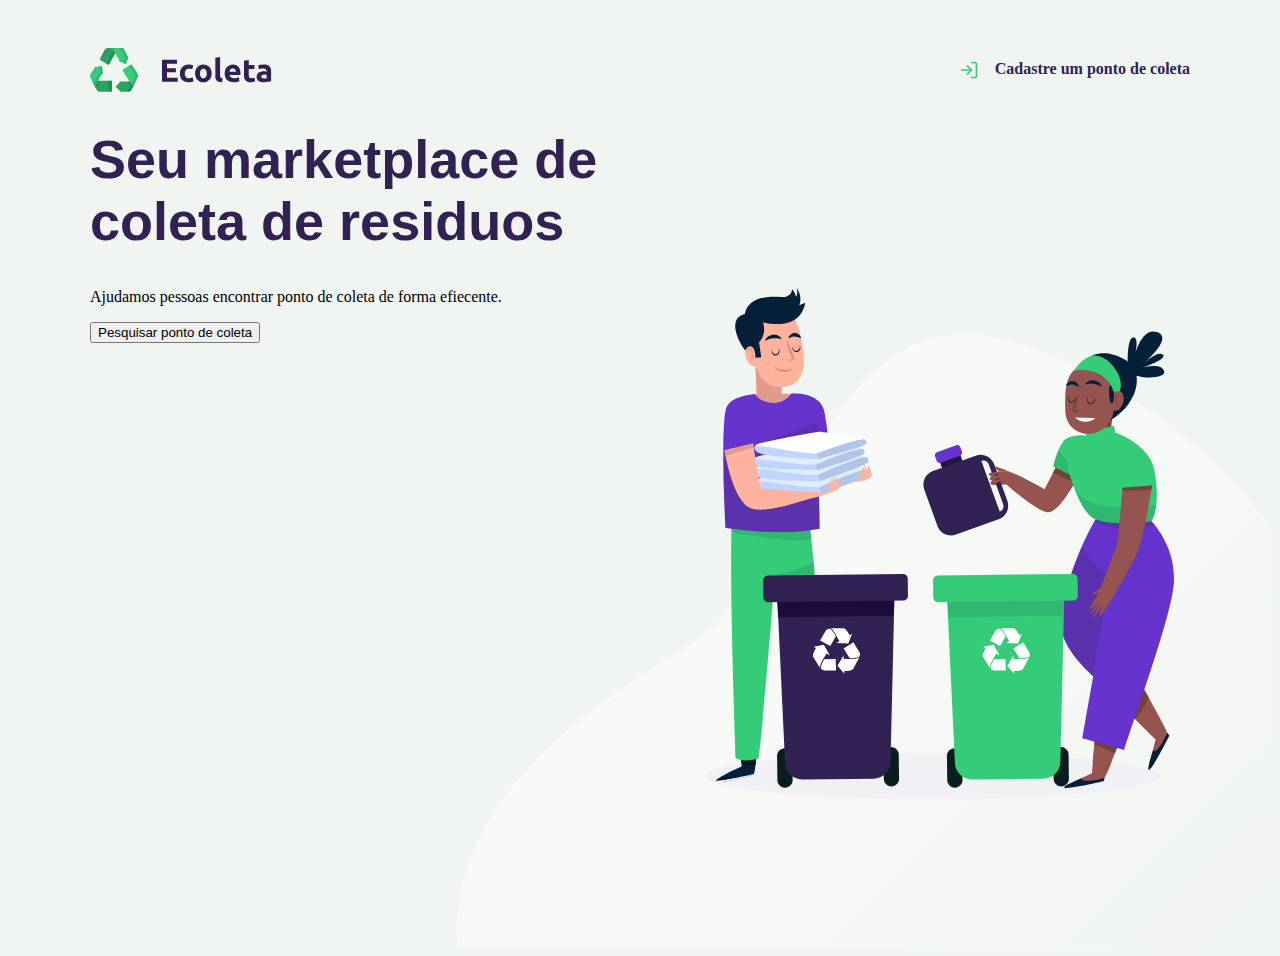
==== index.html @ 2f71d2a0 "1° commit" ====
<!DOCTYPE html>
<html lang="pt-br">

<head>
    <meta charset="UTF-8">
    <meta name="viewport" content="width=device-width, initial-scale=1.0">
    <title>Ecoleta</title>
    <link href="https://fonts.googleapis.com/css2?family=Roboto&Ubuntu:wght@700&display=swap" rel="stylesheet">
    <link rel="stylesheet" href="styles/main.css">
</head>


<body>
<div id="page-home">
    <div class="content">

        <header>
            <img src="/assets/logo.svg" alt="LogoMarca">
            <a href="#"><span></span> Cadastre um ponto de coleta </a>
        </header>
        

        <main>
            <h1 class="red">Seu marketplace de coleta de residuos</h1>

            <p>Ajudamos pessoas encontrar ponto de coleta de forma efiecente.</p>
    
            <button>Pesquisar ponto de coleta</button>
        </main>



    </div>

</div>

    

</body>

</html>
---- styles/main.css ----
:root {
    --title-color: #322153;
}

html {
    font-family: 'Roboto,' sans-serif;
}

body  {
    background: #f0f5f0f5;
}

a {
    text-decoration: none;
}

h1, h2, h3 ,h4, h5, h6 {
    font-family: 'Ubuntu', sans-serif;
    color: var(--title-color)

}
#page-home {
    height: 100vh;
    background: url('../assets/home-background.svg') no-repeat;
    background-position: 35vw bottom;
}
 

#page-home header {
    margin-top: 48px;
    display: flex;
    align-items: center;
    justify-content: space-between;

}

#page-home .content {
    width: 90%;
    max-width: 1100px;
    
    margin: 0 auto;
}

#page-home header a {
    display: flex;

    color: var(--title-color);
    font-weight: 700;

    
}

#page-home header a span {
    margin-right: 16px;
    display: flex;
    background-image: url('../assets/log-in.svg');
    width: 20px;
    height: 20px;

}


#page-home main {
    max-width: 560px;
}

#page-home main h1 {
    font-size: 54px;
    color: var(--title-color);
}
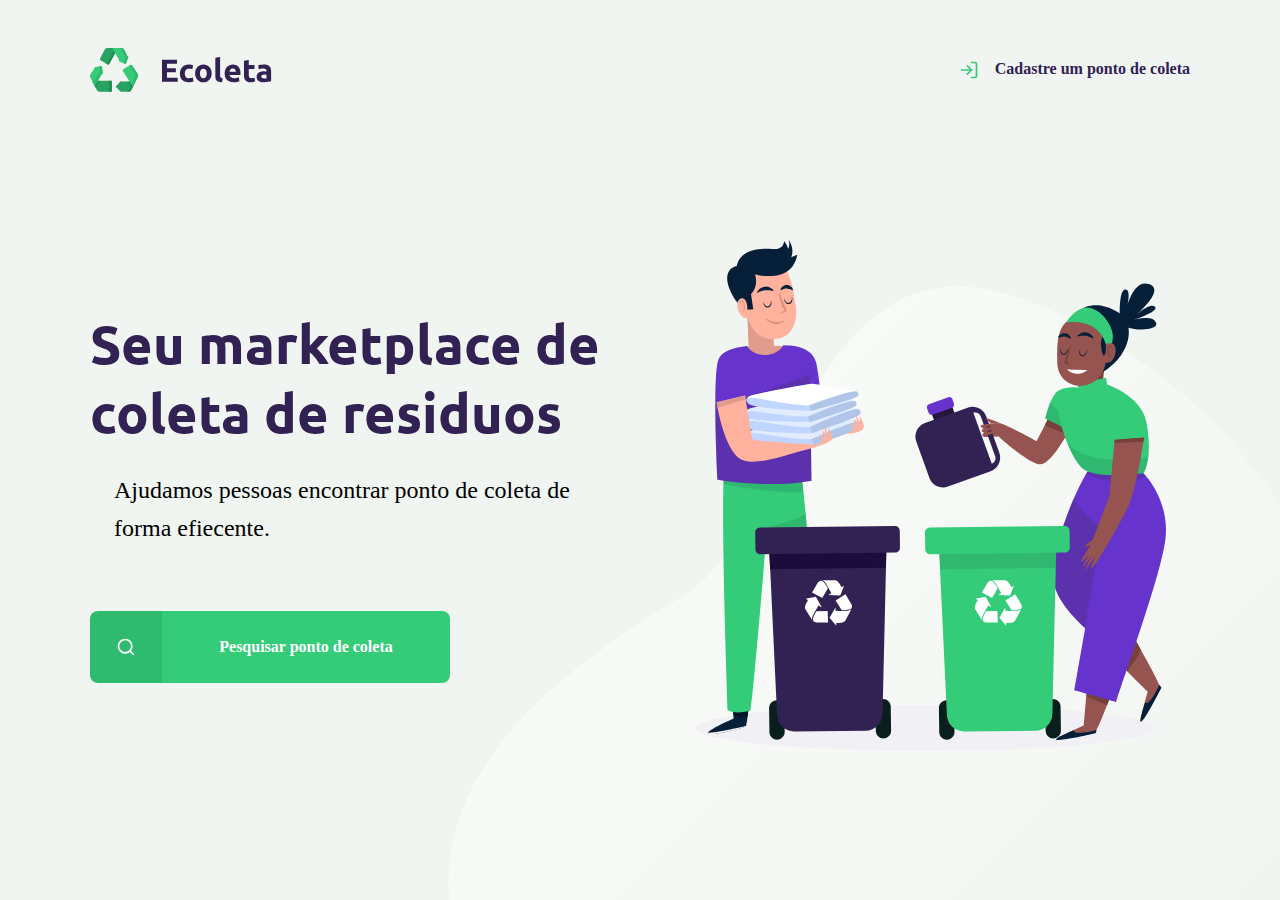
==== commit dd5e29ad: "2° commit" ====
--- a/index.html
+++ b/index.html
@@ -5,7 +5,7 @@
     <meta charset="UTF-8">
     <meta name="viewport" content="width=device-width, initial-scale=1.0">
     <title>Ecoleta</title>
-    <link href="https://fonts.googleapis.com/css2?family=Roboto&Ubuntu:wght@700&display=swap" rel="stylesheet">
+    <link href="https://fonts.googleapis.com/css2?family=Roboto&family=Ubuntu:wght@700&display=swap" rel="stylesheet">
     <link rel="stylesheet" href="styles/main.css">
 </head>
 
@@ -24,8 +24,9 @@
             <h1 class="red">Seu marketplace de coleta de residuos</h1>
 
             <p>Ajudamos pessoas encontrar ponto de coleta de forma efiecente.</p>
-    
-            <button>Pesquisar ponto de coleta</button>
+            
+            <a href="#"><span></span><strong>Pesquisar ponto de coleta</strong></a>
+            
         </main>
 
 
--- a/styles/main.css
+++ b/styles/main.css
@@ -1,5 +1,11 @@
 :root {
     --title-color: #322153;
+    --primary-color:#34cb79;
+}
+
+* {
+    margin: 0;
+    padding: 0;
 }
 
 html {
@@ -8,6 +14,7 @@
 
 body  {
     background: #f0f5f0f5;
+    -webkit-font-smoothing: antialiased;
 }
 
 a {
@@ -37,8 +44,12 @@
 #page-home .content {
     width: 90%;
     max-width: 1100px;
-    
+    height: 100%;
+
     margin: 0 auto;
+
+    display: flex;
+    flex-direction: column;
 }
 
 #page-home header a {
@@ -62,9 +73,84 @@
 
 #page-home main {
     max-width: 560px;
+
+    flex: 1;
+
+    display: flex;
+    flex-direction: column;
+    justify-content: center;
 }
 
 #page-home main h1 {
     font-size: 54px;
-    color: var(--title-color);
+}
+
+#page-home main p {
+    font-size: 24px;
+    line-height: 38px;
+    margin: 24px;
+}
+
+#page-home main a{
+    width: 100%;
+    max-width: 360px;
+    height: 72px;
+
+    border-radius: 8px;
+    display: flex;
+    align-items:  center;
+    margin-top:  40px;
+    background-color: var(--primary-color);
+    transition: 400ms;
+
+    font-weight: bold;
+    color: white;
+}
+
+#page-home main a:hover {
+    background-color: #2fb86e;
+}
+
+#page-home main a span{
+    width:  72px;
+    height: 72px;
+    border-top-left-radius: 8px;
+    border-bottom-left-radius: 8px;
+    background-color: rgba(0, 0, 0, 0.08);
+    display: flex;
+    align-items: center;
+    justify-content: center;
+}
+
+#page-home main a span::after {
+    content: "";
+    background-image: url('../assets/search.svg');
+    width: 20px;
+    height: 20px;
+}
+
+#page-home main a strong {
+    flex: 1;
+    color: white;
+    text-align: center;
+}
+
+@media (max-width: 900px){
+    #page-home {
+        background-position: 70vw;
+    }
+    #page-home .content{
+        align-items: center;
+        text-align: center;
+    }
+    #page-home header{
+        position: absolute;
+        bottom: 48px;
+
+        left: 50px;
+        transform: translateX(-50%) ;
+    }
+    #page-home main {
+        align-items: center;
+    }
 }